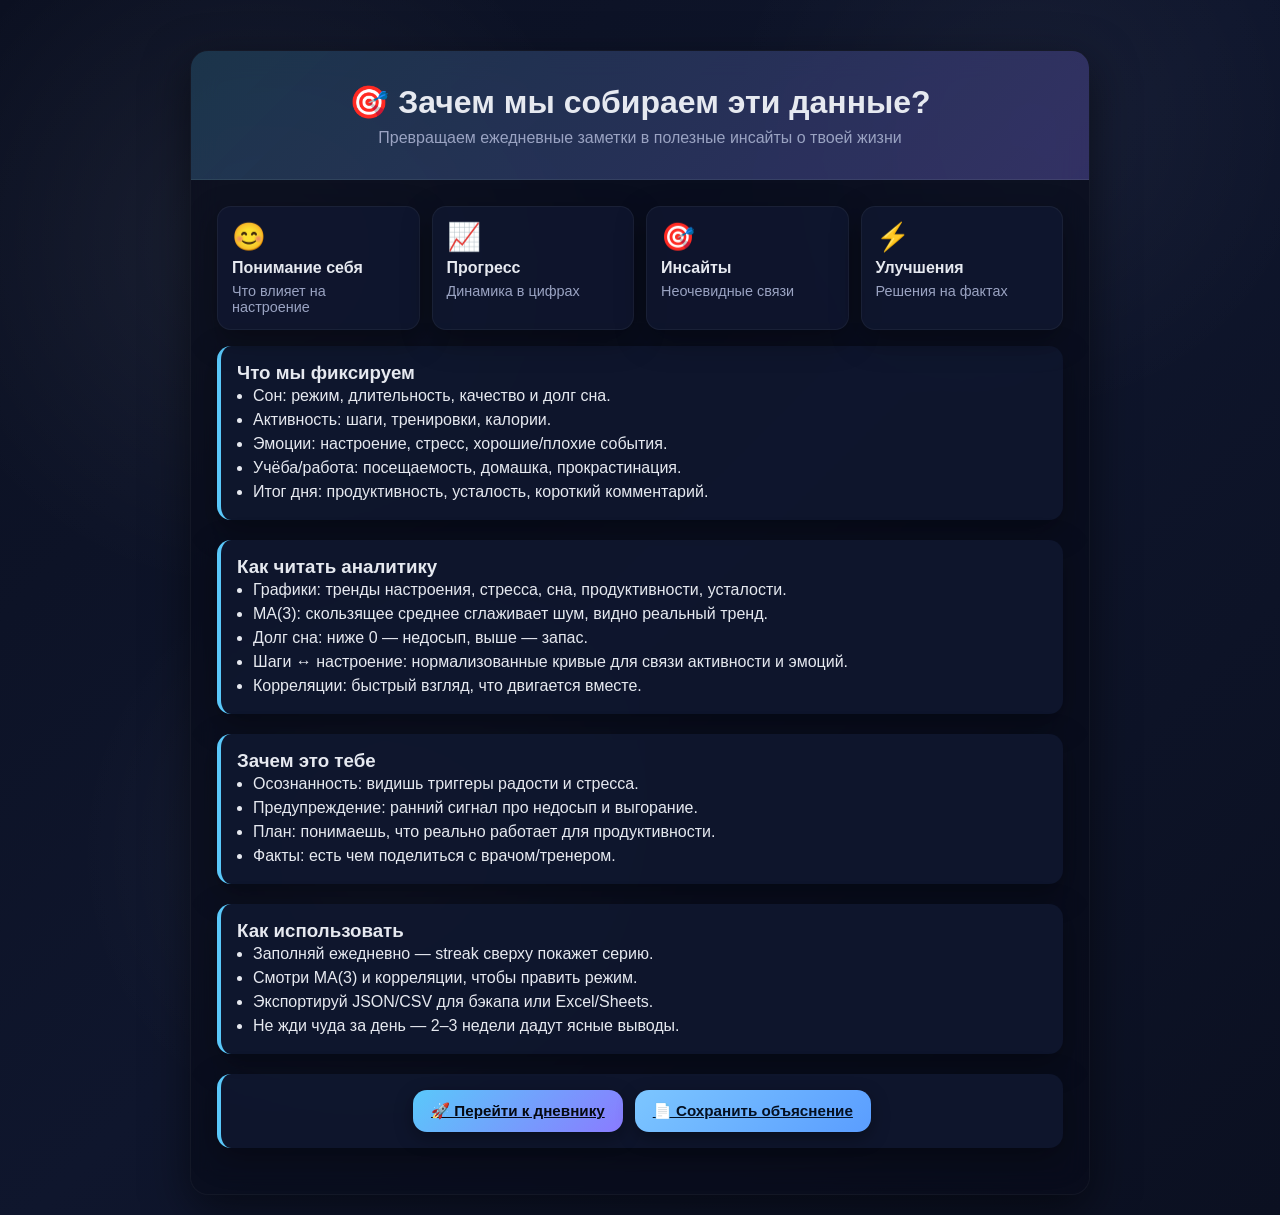
==== help.html @ 1ff5d43f "сделал серии и справку" ====
<!DOCTYPE html>
<html lang="ru">
<head>
  <meta charset="UTF-8">
  <meta name="viewport" content="width=device-width, initial-scale=1.0">
  <title>Зачем мы собираем данные</title>
  <link rel="stylesheet" href="styles.css">
</head>
<body>
  <div class="container" style="max-width: 900px; margin-top: 30px;">
    <div class="header" style="position: relative;">
      <h1>🎯 Зачем мы собираем эти данные?</h1>
      <p>Превращаем ежедневные заметки в полезные инсайты о твоей жизни</p>
    </div>

    <div class="form-container" style="max-height: none;">
      <div class="stats-grid" style="margin-bottom: 16px;">
        <div class="stat-card"><div class="value">😊</div><div class="trend">Понимание себя</div><div class="hint">Что влияет на настроение</div></div>
        <div class="stat-card"><div class="value">📈</div><div class="trend">Прогресс</div><div class="hint">Динамика в цифрах</div></div>
        <div class="stat-card"><div class="value">🎯</div><div class="trend">Инсайты</div><div class="hint">Неочевидные связи</div></div>
        <div class="stat-card"><div class="value">⚡</div><div class="trend">Улучшения</div><div class="hint">Решения на фактах</div></div>
      </div>

      <div class="form-group">
        <h3>Что мы фиксируем</h3>
        <ul style="margin-left: 16px; color: var(--text); line-height: 1.5;">
          <li>Сон: режим, длительность, качество и долг сна.</li>
          <li>Активность: шаги, тренировки, калории.</li>
          <li>Эмоции: настроение, стресс, хорошие/плохие события.</li>
          <li>Учёба/работа: посещаемость, домашка, прокрастинация.</li>
          <li>Итог дня: продуктивность, усталость, короткий комментарий.</li>
        </ul>
      </div>

      <div class="form-group">
        <h3>Как читать аналитику</h3>
        <ul style="margin-left: 16px; color: var(--text); line-height: 1.5;">
          <li>Графики: тренды настроения, стресса, сна, продуктивности, усталости.</li>
          <li>MA(3): скользящее среднее сглаживает шум, видно реальный тренд.</li>
          <li>Долг сна: ниже 0 — недосып, выше — запас.</li>
          <li>Шаги ↔ настроение: нормализованные кривые для связи активности и эмоций.</li>
          <li>Корреляции: быстрый взгляд, что двигается вместе.</li>
        </ul>
      </div>

      <div class="form-group">
        <h3>Зачем это тебе</h3>
        <ul style="margin-left: 16px; color: var(--text); line-height: 1.5;">
          <li>Осознанность: видишь триггеры радости и стресса.</li>
          <li>Предупреждение: ранний сигнал про недосып и выгорание.</li>
          <li>План: понимаешь, что реально работает для продуктивности.</li>
          <li>Факты: есть чем поделиться с врачом/тренером.</li>
        </ul>
      </div>

      <div class="form-group">
        <h3>Как использовать</h3>
        <ul style="margin-left: 16px; color: var(--text); line-height: 1.5;">
          <li>Заполняй ежедневно — streak сверху покажет серию.</li>
          <li>Смотри MA(3) и корреляции, чтобы править режим.</li>
          <li>Экспортируй JSON/CSV для бэкапа или Excel/Sheets.</li>
          <li>Не жди чуда за день — 2–3 недели дадут ясные выводы.</li>
        </ul>
      </div>

      <div class="form-group" style="text-align: center; display: flex; gap: 12px; justify-content: center; flex-wrap: wrap;">
        <a class="btn btn-primary" href="index.html">🚀 Перейти к дневнику</a>
        <a class="btn btn-info" href="#" onclick="window.print(); return false;">📄 Сохранить объяснение</a>
      </div>
    </div>
  </div>
</body>
</html>
---- styles.css ----
/* Тёмная тема «звёздное небо» */
:root {
    --bg: #0b1021;
    --bg2: #111832;
    --card: rgba(17, 24, 50, 0.75);
    --card-strong: rgba(22, 32, 60, 0.9);
    --text: #e6e9f0;
    --muted: #9aa3c2;
    --accent: #5ac8fa;
    --accent-2: #8a7bff;
    --good: #3ecf8e;
    --bad: #ff6b6b;
    --warn: #f7b955;
    --grid: rgba(255, 255, 255, 0.07);
    --shadow: 0 15px 45px rgba(0, 0, 0, 0.5);
    --radius: 14px;
}

* { margin: 0; padding: 0; box-sizing: border-box; }

body {
    font-family: 'Segoe UI', Tahoma, Geneva, Verdana, sans-serif;
    background: radial-gradient(circle at 20% 20%, rgba(255,255,255,0.06), transparent 25%),
                radial-gradient(circle at 80% 10%, rgba(255,255,255,0.04), transparent 20%),
                radial-gradient(circle at 30% 70%, rgba(255,255,255,0.05), transparent 25%),
                linear-gradient(135deg, #0b1021 0%, #0f162d 50%, #0b1021 100%);
    color: var(--text);
    min-height: 100vh;
    padding: 20px;
    background-size: cover;
}

.container {
    max-width: 1200px;
    margin: 0 auto;
    background: rgba(8, 12, 26, 0.65);
    border: 1px solid rgba(255,255,255,0.04);
    border-radius: 18px;
    box-shadow: var(--shadow);
    overflow: hidden;
    backdrop-filter: blur(14px);
}

.header {
    background: linear-gradient(135deg, rgba(90, 200, 250, 0.2), rgba(138, 123, 255, 0.3));
    color: var(--text);
    padding: 32px;
    text-align: center;
    border-bottom: 1px solid rgba(255,255,255,0.08);
    position: relative;
}

.help-btn {
    position: absolute;
    right: 16px;
    top: 16px;
    width: 32px;
    height: 32px;
    border-radius: 50%;
    border: 1px solid rgba(255,255,255,0.15);
    background: rgba(255,255,255,0.08);
    color: var(--text);
    cursor: pointer;
    font-weight: 800;
    box-shadow: 0 8px 20px rgba(0,0,0,0.35);
}
.help-btn:hover { background: rgba(90,200,250,0.25); color: #0b1021; }

.header h1 { font-size: 2em; margin-bottom: 8px; }
.header p { color: var(--muted); }

.folder-setup { background: var(--bg2); padding: 18px; border-bottom: 1px solid rgba(255,255,255,0.05); }
.folder-controls { display: flex; gap: 12px; align-items: center; flex-wrap: wrap; }
.folder-status {
    flex: 1;
    padding: 12px 14px;
    background: var(--card);
    border: 1px solid rgba(255,255,255,0.05);
    border-radius: var(--radius);
    font-family: monospace;
    min-width: 260px;
    color: var(--text);
}

.btn {
    padding: 12px 18px;
    border: none;
    border-radius: var(--radius);
    font-size: 0.95em;
    font-weight: 600;
    cursor: pointer;
    transition: all 0.2s ease;
    color: #0b1021;
    box-shadow: 0 6px 18px rgba(0,0,0,0.35);
}
.btn:hover { transform: translateY(-1px); }
.btn:active { transform: translateY(0); }

.btn-primary { background: linear-gradient(135deg, var(--accent), var(--accent-2)); color: #050912; }
.btn-success { background: linear-gradient(135deg, var(--good), #33b37c); color: #04120b; }
.btn-info { background: linear-gradient(135deg, #7cc6ff, #5a9dff); color: #041022; }
.btn-warning { background: linear-gradient(135deg, var(--warn), #f59f00); color: #2a1a00; }

.tabs { display: flex; flex-wrap: wrap; border-bottom: 1px solid rgba(255,255,255,0.05); background: var(--bg2); }
.tab {
    flex: 1; min-width: 120px; padding: 14px; text-align: center; cursor: pointer;
    font-weight: 700; color: var(--muted); transition: all 0.2s ease; border-bottom: 3px solid transparent;
}
.tab:hover { background: rgba(255,255,255,0.03); }
.tab.active { color: var(--accent); border-bottom-color: var(--accent); background: rgba(90, 200, 250, 0.08); }

.form-container { padding: 26px; max-height: 70vh; overflow-y: auto; }
.tab-content { display: none; }
.tab-content.active { display: block; }

.form-group {
    margin-bottom: 20px;
    background: var(--card);
    padding: 16px;
    border-radius: var(--radius);
    border-left: 4px solid var(--accent);
    box-shadow: 0 10px 30px rgba(0,0,0,0.35);
}
.form-group label { font-weight: 700; color: var(--text); display: block; margin-bottom: 10px; }
.form-group select,
.form-group input,
.form-group textarea {
    width: 100%; padding: 10px 12px; border-radius: 10px; border: 1px solid rgba(255,255,255,0.08);
    background: var(--bg2); color: var(--text); outline: none;
}
.form-group input[type=range] { accent-color: var(--accent); }

.row { display: flex; gap: 12px; }
.col { flex: 1; }

.range-value { margin-left: 10px; color: var(--muted); font-weight: 600; }
.hint { color: var(--muted); margin-top: 6px; font-size: 0.9em; }

.event-item { background: var(--card-strong); padding: 12px; border-radius: 12px; margin-top: 10px; border: 1px solid rgba(255,255,255,0.05); }
.event-header { display: flex; justify-content: space-between; align-items: center; margin-bottom: 8px; }
.event-header h4 { color: var(--text); }
.remove-btn { background: transparent; border: none; color: var(--bad); cursor: pointer; font-size: 1.1em; }

.event-presets { display: flex; flex-wrap: wrap; gap: 8px; margin-bottom: 8px; }
.preset-tag { padding: 6px 10px; border-radius: 20px; background: rgba(255,255,255,0.06); border: 1px solid rgba(255,255,255,0.08); cursor: pointer; color: var(--text); }
.preset-tag.selected { background: rgba(90, 200, 250, 0.2); border-color: var(--accent); }

.stats-grid { display: grid; grid-template-columns: repeat(auto-fit, minmax(200px, 1fr)); gap: 12px; }
.stat-card {
    background: var(--card);
    border-radius: var(--radius);
    padding: 14px;
    border: 1px solid rgba(255,255,255,0.05);
    box-shadow: 0 10px 30px rgba(0,0,0,0.35);
}
.stat-card h3 { font-size: 1em; color: var(--muted); margin-bottom: 6px; }
.stat-card .value { font-size: 1.7em; font-weight: 800; color: var(--text); }
.stat-card .trend { margin-top: 6px; font-weight: 600; }
.stat-card .trend.up { color: var(--good); }
.stat-card .trend.down { color: var(--bad); }
.stat-card .trend.stable { color: var(--muted); }

.chart-container {
    background: var(--card);
    padding: 14px;
    border-radius: var(--radius);
    margin-bottom: 16px;
    border: 1px solid rgba(255,255,255,0.05);
    box-shadow: 0 10px 30px rgba(0,0,0,0.35);
}
.chart-container h3 { margin-bottom: 10px; color: var(--text); font-size: 1em; }
.chart-container canvas { width: 100%; height: auto; max-height: 220px; background: var(--bg2); border-radius: 10px; }

.correlation-grid { display: grid; grid-template-columns: repeat(auto-fit, minmax(220px, 1fr)); gap: 12px; }
.correlation-card { background: var(--card-strong); padding: 12px; border-radius: var(--radius); border: 1px solid rgba(255,255,255,0.05); }
.correlation-card h4 { color: var(--text); margin-bottom: 8px; }
.correlation-value { font-size: 1.4em; font-weight: 800; color: var(--accent); }
.correlation-bar { background: rgba(255,255,255,0.06); height: 8px; border-radius: 6px; margin-top: 8px; overflow: hidden; }
.correlation-fill { background: var(--accent); height: 100%; border-radius: 6px; }

.events-list { display: flex; flex-direction: column; gap: 8px; }
.event-stat { display: flex; justify-content: space-between; align-items: center; background: var(--card); padding: 10px 12px; border-radius: 10px; border: 1px solid rgba(255,255,255,0.05); }
.event-stat .count { background: var(--accent-2); color: #0a0f1f; padding: 2px 8px; border-radius: 12px; font-size: 0.85em; }

.message { margin-top: 16px; padding: 12px; border-radius: 10px; background: var(--card); border: 1px solid rgba(255,255,255,0.08); color: var(--text); }
.message.success { border-color: var(--good); }
.message.error { border-color: var(--bad); }

.date-picker, .export-buttons { display: flex; gap: 10px; margin-bottom: 14px; flex-wrap: wrap; }

@media (max-width: 720px) {
    .folder-controls { flex-direction: column; align-items: stretch; }
    .tabs { flex-direction: column; }
    .row { flex-direction: column; }
    .form-container { max-height: none; }
}
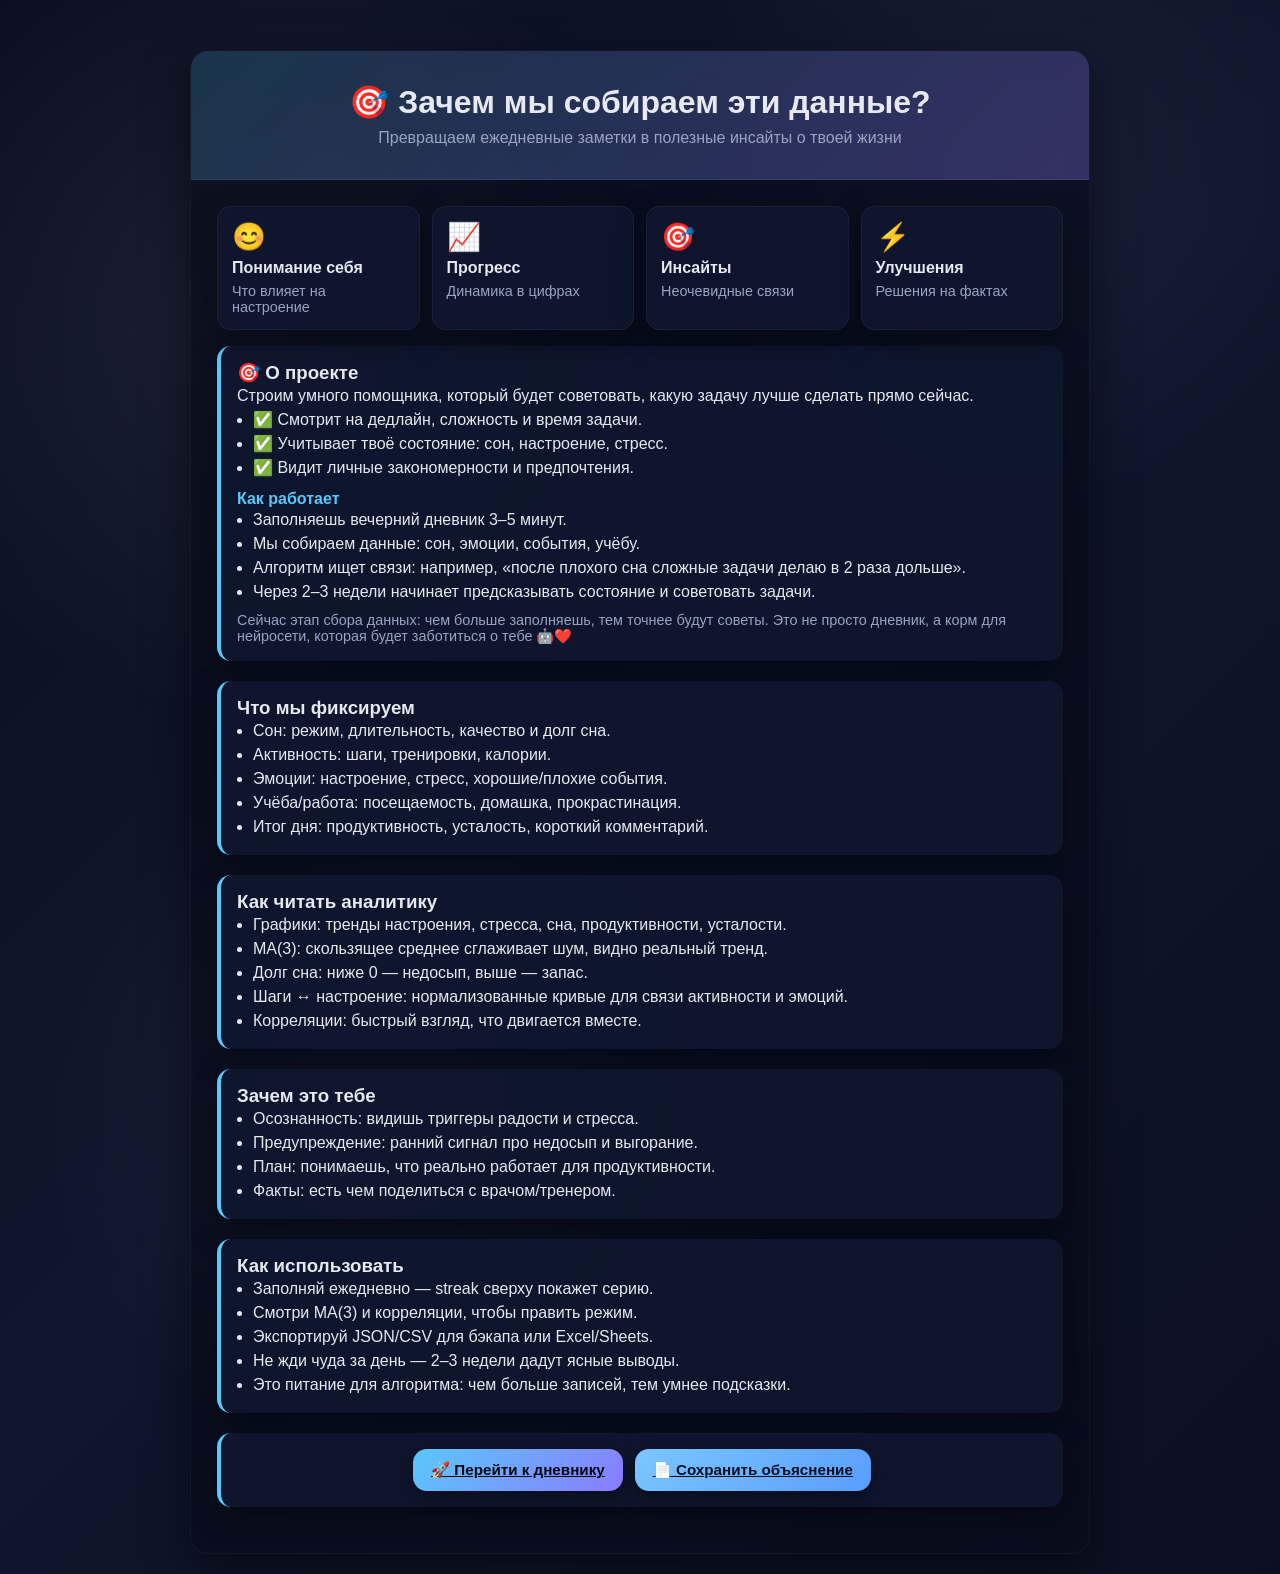
==== commit e0599bd8: "сделал серии и справку" ====
--- a/help.html
+++ b/help.html
@@ -19,6 +19,24 @@
         <div class="stat-card"><div class="value">📈</div><div class="trend">Прогресс</div><div class="hint">Динамика в цифрах</div></div>
         <div class="stat-card"><div class="value">🎯</div><div class="trend">Инсайты</div><div class="hint">Неочевидные связи</div></div>
         <div class="stat-card"><div class="value">⚡</div><div class="trend">Улучшения</div><div class="hint">Решения на фактах</div></div>
+      </div>
+
+      <div class="form-group">
+        <h3>🎯 О проекте</h3>
+        <p style="color: var(--text); line-height: 1.5;">Строим умного помощника, который будет советовать, какую задачу лучше сделать прямо сейчас.</p>
+        <ul style="margin-left: 16px; color: var(--text); line-height: 1.5;">
+          <li>✅ Смотрит на дедлайн, сложность и время задачи.</li>
+          <li>✅ Учитывает твоё состояние: сон, настроение, стресс.</li>
+          <li>✅ Видит личные закономерности и предпочтения.</li>
+        </ul>
+        <h4 style="margin-top: 10px; color: var(--accent);">Как работает</h4>
+        <ul style="margin-left: 16px; color: var(--text); line-height: 1.5;">
+          <li>Заполняешь вечерний дневник 3–5 минут.</li>
+          <li>Мы собираем данные: сон, эмоции, события, учёбу.</li>
+          <li>Алгоритм ищет связи: например, «после плохого сна сложные задачи делаю в 2 раза дольше».</li>
+          <li>Через 2–3 недели начинает предсказывать состояние и советовать задачи.</li>
+        </ul>
+        <p class="hint" style="margin-top: 8px;">Сейчас этап сбора данных: чем больше заполняешь, тем точнее будут советы. Это не просто дневник, а корм для нейросети, которая будет заботиться о тебе 🤖❤️</p>
       </div>
 
       <div class="form-group">
@@ -60,6 +78,7 @@
           <li>Смотри MA(3) и корреляции, чтобы править режим.</li>
           <li>Экспортируй JSON/CSV для бэкапа или Excel/Sheets.</li>
           <li>Не жди чуда за день — 2–3 недели дадут ясные выводы.</li>
+          <li>Это питание для алгоритма: чем больше записей, тем умнее подсказки.</li>
         </ul>
       </div>
 
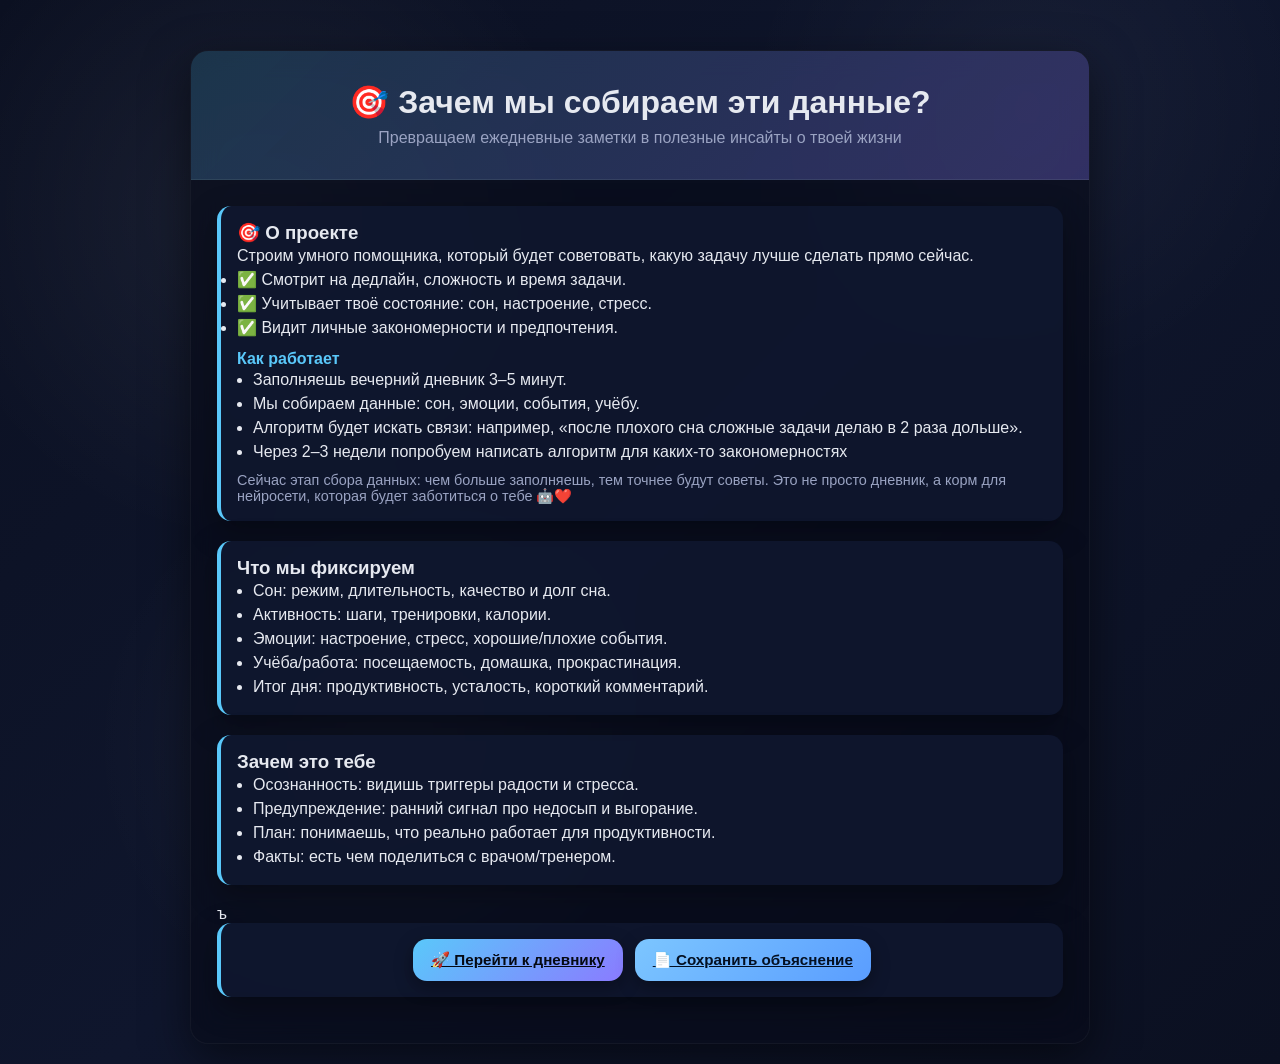
==== commit 18b012d7: "сделал серии и справку" ====
--- a/help.html
+++ b/help.html
@@ -14,17 +14,12 @@
     </div>
 
     <div class="form-container" style="max-height: none;">
-      <div class="stats-grid" style="margin-bottom: 16px;">
-        <div class="stat-card"><div class="value">😊</div><div class="trend">Понимание себя</div><div class="hint">Что влияет на настроение</div></div>
-        <div class="stat-card"><div class="value">📈</div><div class="trend">Прогресс</div><div class="hint">Динамика в цифрах</div></div>
-        <div class="stat-card"><div class="value">🎯</div><div class="trend">Инсайты</div><div class="hint">Неочевидные связи</div></div>
-        <div class="stat-card"><div class="value">⚡</div><div class="trend">Улучшения</div><div class="hint">Решения на фактах</div></div>
-      </div>
+
 
       <div class="form-group">
         <h3>🎯 О проекте</h3>
         <p style="color: var(--text); line-height: 1.5;">Строим умного помощника, который будет советовать, какую задачу лучше сделать прямо сейчас.</p>
-        <ul style="margin-left: 16px; color: var(--text); line-height: 1.5;">
+        <ul style="margin-left 16px; color: var(--text); line-height: 1.5;">
           <li>✅ Смотрит на дедлайн, сложность и время задачи.</li>
           <li>✅ Учитывает твоё состояние: сон, настроение, стресс.</li>
           <li>✅ Видит личные закономерности и предпочтения.</li>
@@ -33,8 +28,8 @@
         <ul style="margin-left: 16px; color: var(--text); line-height: 1.5;">
           <li>Заполняешь вечерний дневник 3–5 минут.</li>
           <li>Мы собираем данные: сон, эмоции, события, учёбу.</li>
-          <li>Алгоритм ищет связи: например, «после плохого сна сложные задачи делаю в 2 раза дольше».</li>
-          <li>Через 2–3 недели начинает предсказывать состояние и советовать задачи.</li>
+          <li>Алгоритм будет искать связи: например, «после плохого сна сложные задачи делаю в 2 раза дольше».</li>
+          <li>Через 2–3 недели попробуем написать алгоритм для каких-то закономерностях</li>
         </ul>
         <p class="hint" style="margin-top: 8px;">Сейчас этап сбора данных: чем больше заполняешь, тем точнее будут советы. Это не просто дневник, а корм для нейросети, которая будет заботиться о тебе 🤖❤️</p>
       </div>
@@ -50,16 +45,7 @@
         </ul>
       </div>
 
-      <div class="form-group">
-        <h3>Как читать аналитику</h3>
-        <ul style="margin-left: 16px; color: var(--text); line-height: 1.5;">
-          <li>Графики: тренды настроения, стресса, сна, продуктивности, усталости.</li>
-          <li>MA(3): скользящее среднее сглаживает шум, видно реальный тренд.</li>
-          <li>Долг сна: ниже 0 — недосып, выше — запас.</li>
-          <li>Шаги ↔ настроение: нормализованные кривые для связи активности и эмоций.</li>
-          <li>Корреляции: быстрый взгляд, что двигается вместе.</li>
-        </ul>
-      </div>
+
 
       <div class="form-group">
         <h3>Зачем это тебе</h3>
@@ -71,16 +57,7 @@
         </ul>
       </div>
 
-      <div class="form-group">
-        <h3>Как использовать</h3>
-        <ul style="margin-left: 16px; color: var(--text); line-height: 1.5;">
-          <li>Заполняй ежедневно — streak сверху покажет серию.</li>
-          <li>Смотри MA(3) и корреляции, чтобы править режим.</li>
-          <li>Экспортируй JSON/CSV для бэкапа или Excel/Sheets.</li>
-          <li>Не жди чуда за день — 2–3 недели дадут ясные выводы.</li>
-          <li>Это питание для алгоритма: чем больше записей, тем умнее подсказки.</li>
-        </ul>
-      </div>
+      ъ
 
       <div class="form-group" style="text-align: center; display: flex; gap: 12px; justify-content: center; flex-wrap: wrap;">
         <a class="btn btn-primary" href="index.html">🚀 Перейти к дневнику</a>
